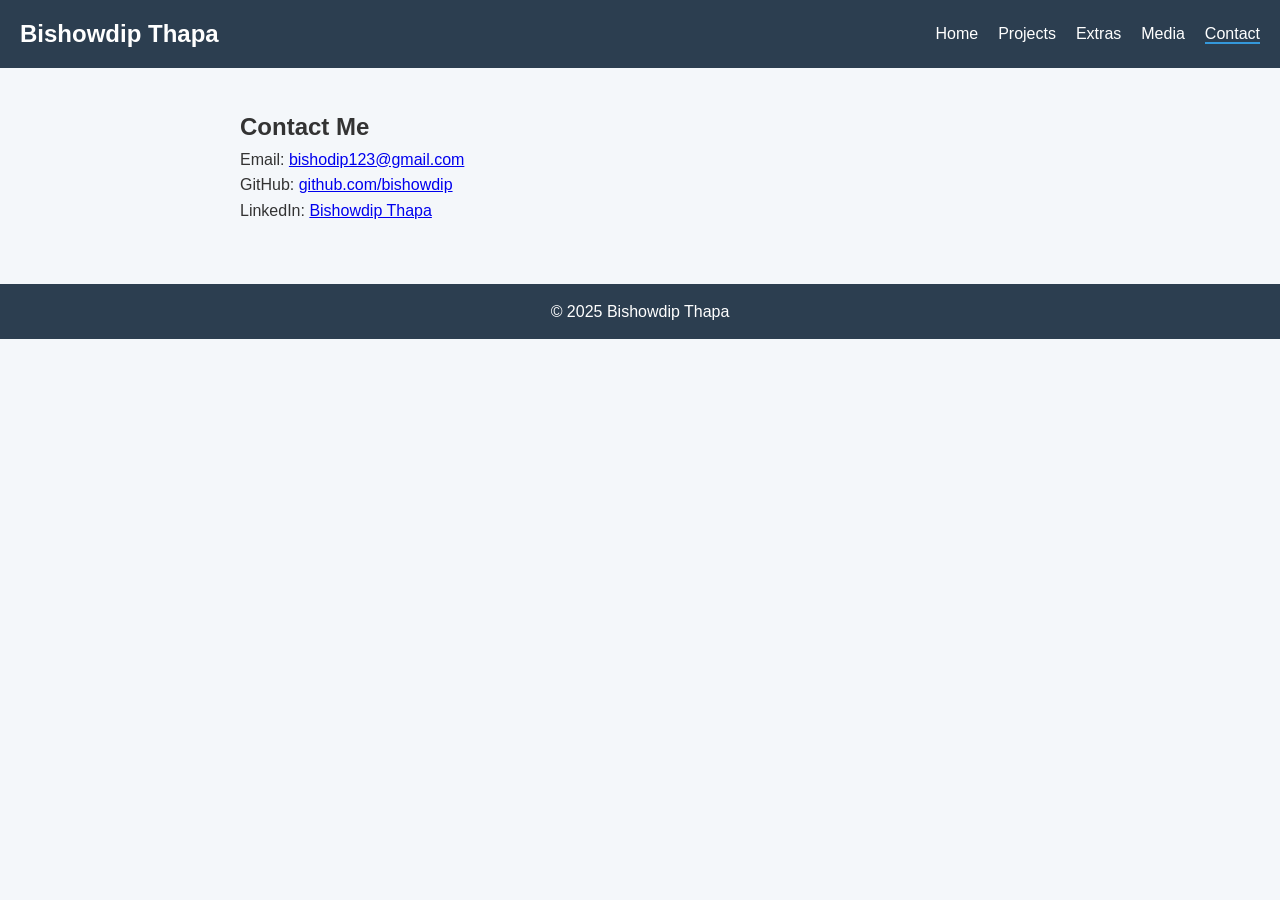
==== contact.html @ a0b277ad "first commit" ====
<!DOCTYPE html>
<html lang="en">
<head>
  <meta charset="UTF-8">
  <title>Contact - Bishowdip Thapa</title>
  <link rel="stylesheet" href="style.css">
</head>
<body>
  <header>
    <nav>
      <h2 class="logo">Bishowdip Thapa</h2>
      <ul>
        <li><a href="index.html">Home</a></li>
        <li><a href="projects.html">Projects</a></li>
        <li><a href="extras.html">Extras</a></li>
        <li><a href="media.html">Media</a></li>
        <li><a href="contact.html" class="active">Contact</a></li>
      </ul>
    </nav>
  </header>

  <section class="content">
    <h1>Contact Me</h1>
    <p>Email: <a href="mailto:bishodip123@gmail.com">bishodip123@gmail.com</a></p>
    <p>GitHub: <a href="https://github.com/bishowdip" target="_blank">github.com/bishowdip</a></p>
    <p>LinkedIn: <a href="https://www.linkedin.com/in/bishowdip-thapa-50392833a" target="_blank">Bishowdip Thapa</a></p>
  </section>

  <footer>
    <p>© 2025 Bishowdip Thapa</p>
  </footer>
</body>
</html>
---- style.css ----
/* Reset */
body, h1, h2, p, ul {
  margin: 0;
  padding: 0;
}

/* General */
body {
  font-family: 'Segoe UI', Tahoma, Geneva, Verdana, sans-serif;
  background: #f4f7fa;
  color: #333;
  line-height: 1.6;
}

header {
  background: #2c3e50;
  color: #fff;
  padding: 15px 20px;
}

nav {
  display: flex;
  justify-content: space-between;
  align-items: center;
}

nav ul {
  list-style: none;
  display: flex;
  gap: 20px;
}

nav a {
  color: white;
  text-decoration: none;
  font-weight: 500;
}

nav a:hover, .active {
  border-bottom: 2px solid #3498db;
}

.hero {
  text-align: center;
  padding: 60px 20px;
}

.hero h1 {
  font-size: 2.5rem;
  color: #2c3e50;
}

.profile-pic {
  width: 180px;
  height: 180px;
  border-radius: 50%;
  border: 4px solid #3498db;
  margin-bottom: 20px;
  object-fit: cover;
  box-shadow: 0px 4px 8px rgba(0,0,0,0.2);
}

.btn {
  display: inline-block;
  margin-top: 20px;
  padding: 10px 20px;
  background: #3498db;
  color: white;
  border-radius: 5px;
  text-decoration: none;
  transition: background 0.3s ease;
}

.btn:hover {
  background: #2980b9;
}

.content {
  padding: 40px;
  max-width: 800px;
  margin: auto;
}

.card {
  background: white;
  padding: 20px;
  margin: 20px 0;
  border-radius: 8px;
  box-shadow: 0px 2px 6px rgba(0,0,0,0.1);
}

footer {
  text-align: center;
  background: #2c3e50;
  color: white;
  padding: 15px 0;
  margin-top: 20px;
}
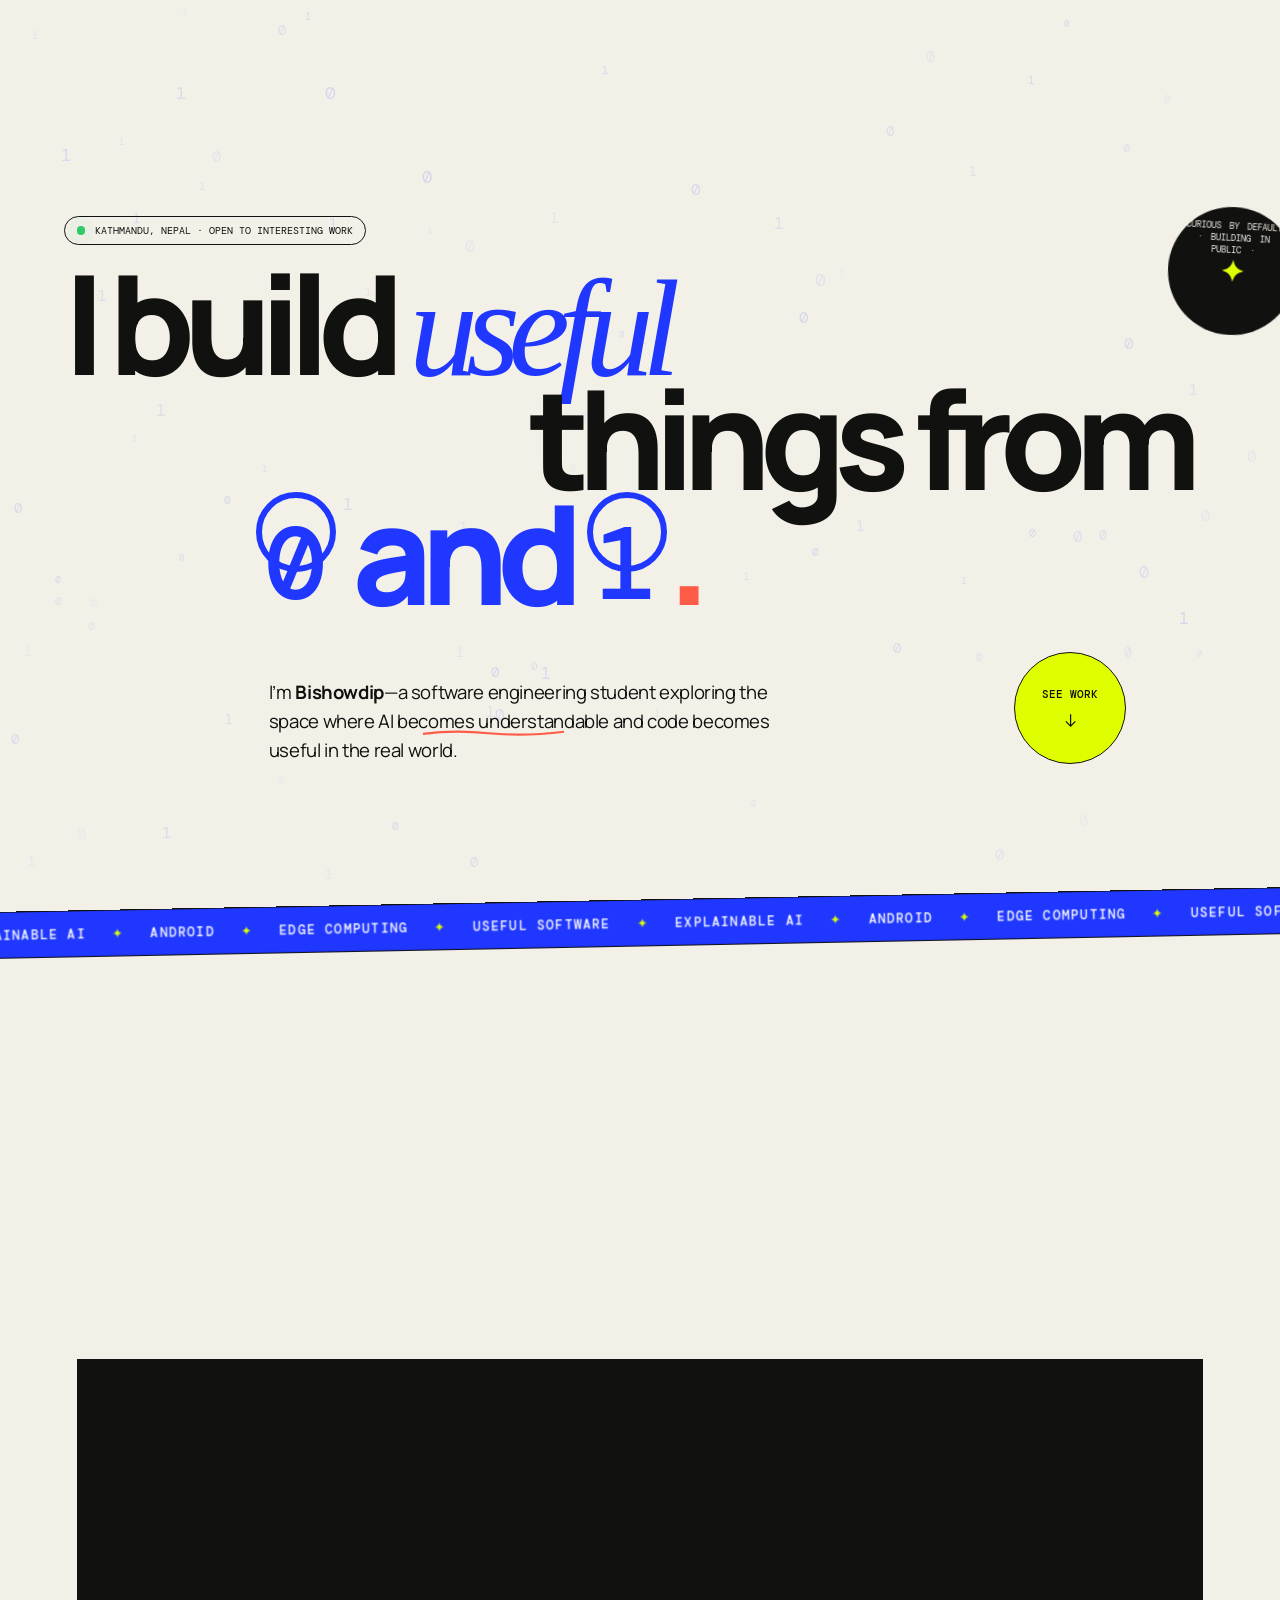
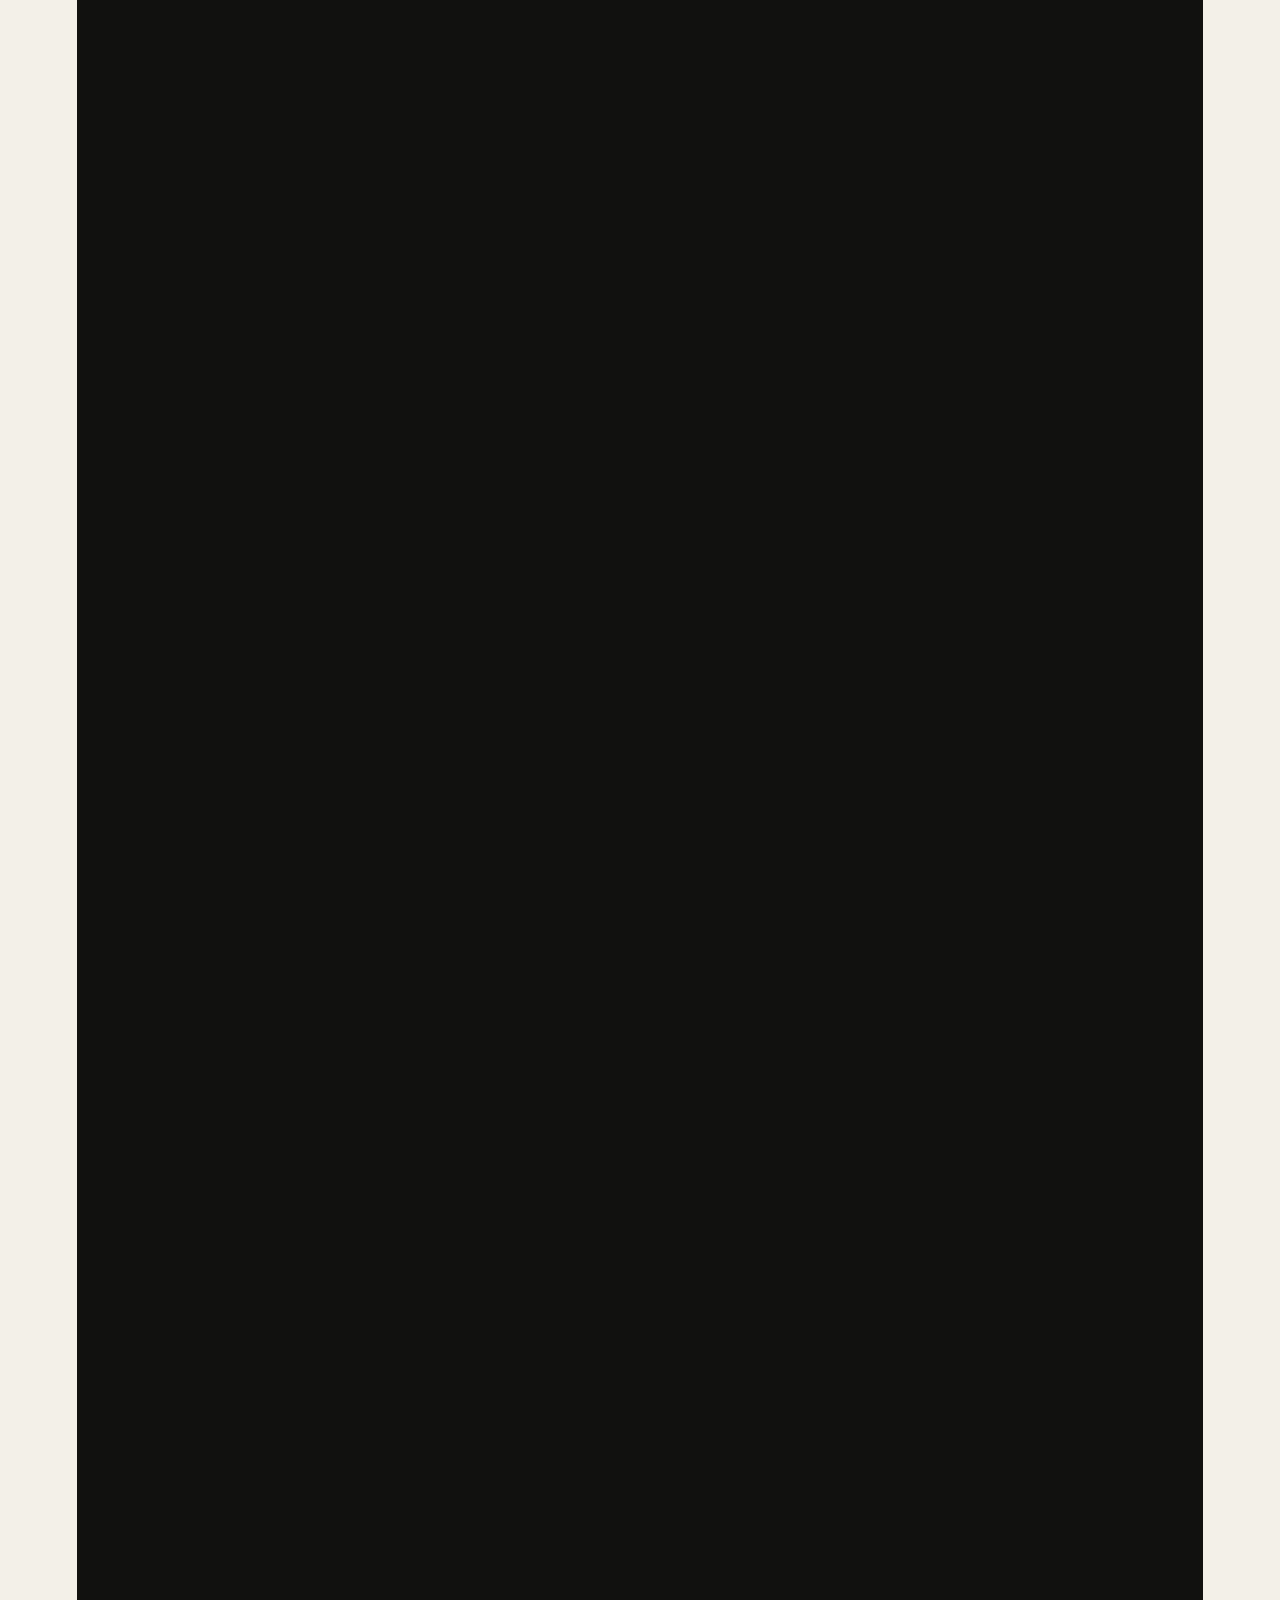
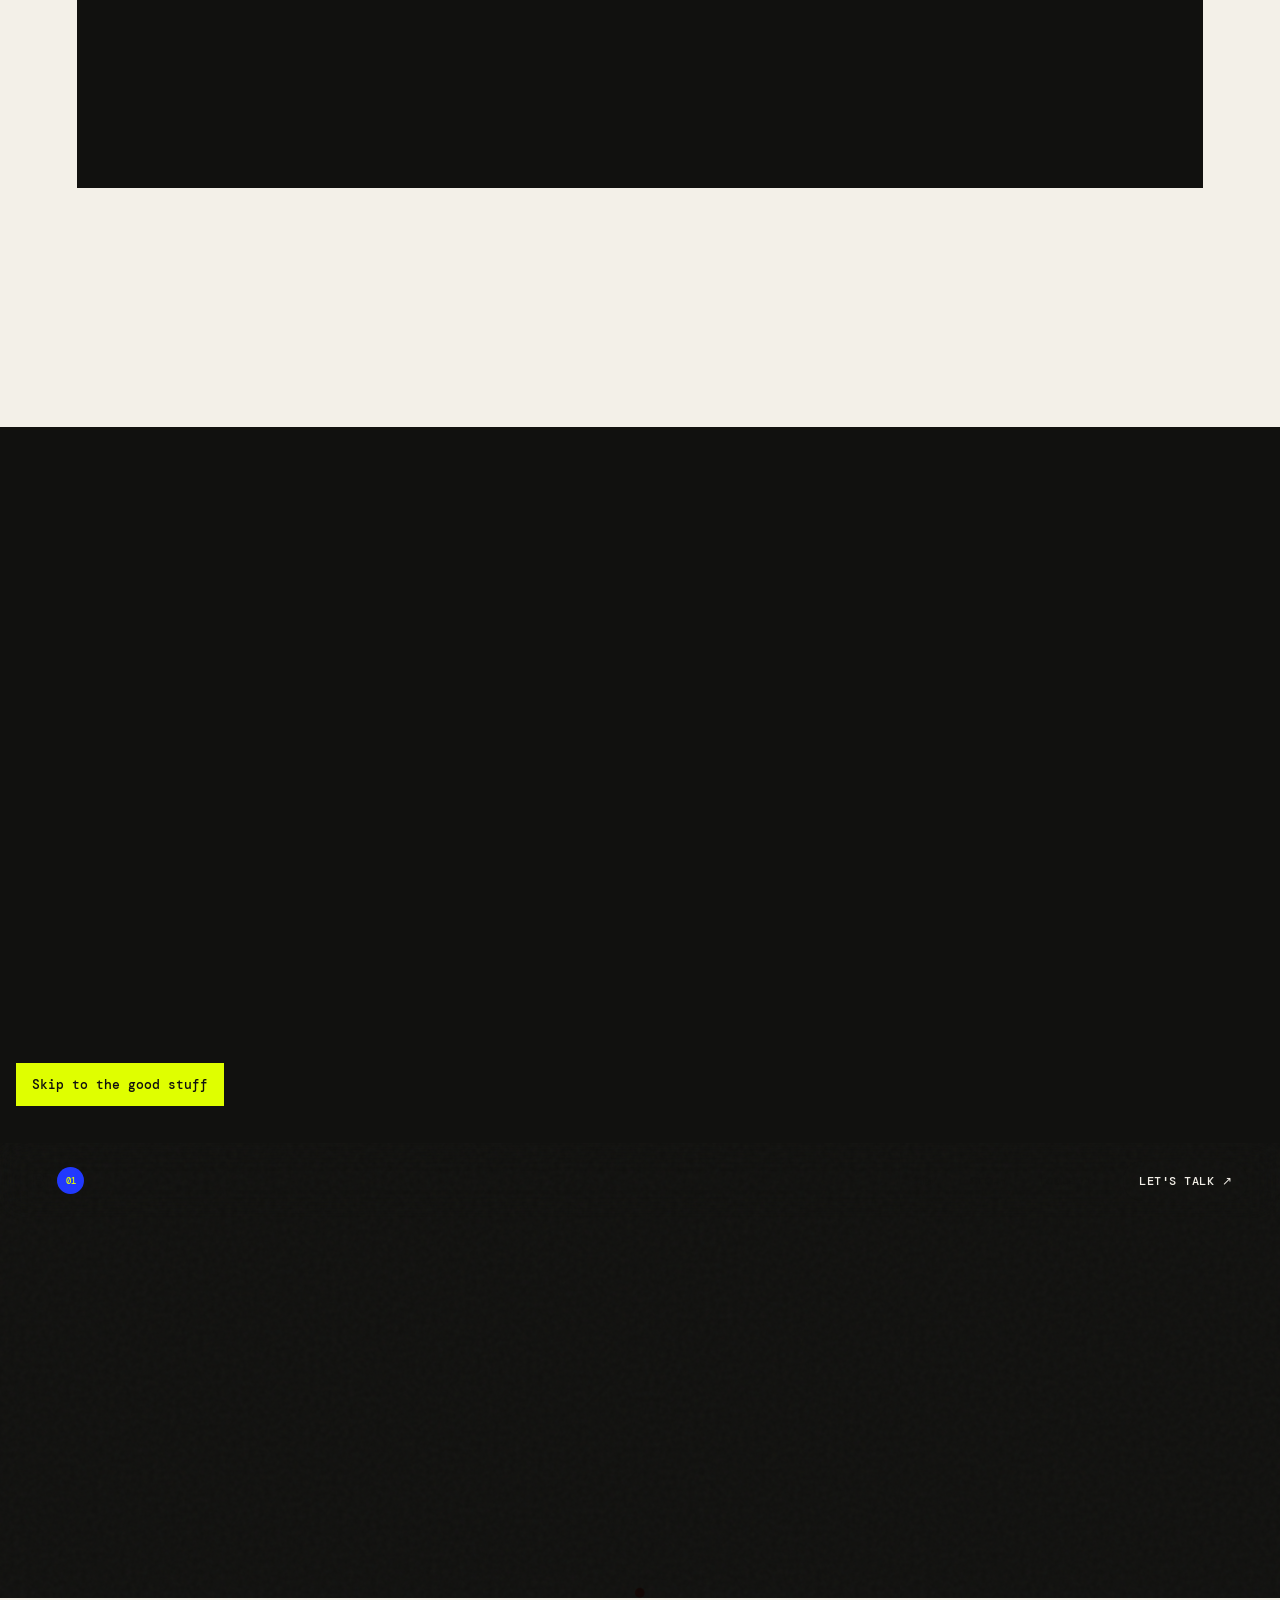
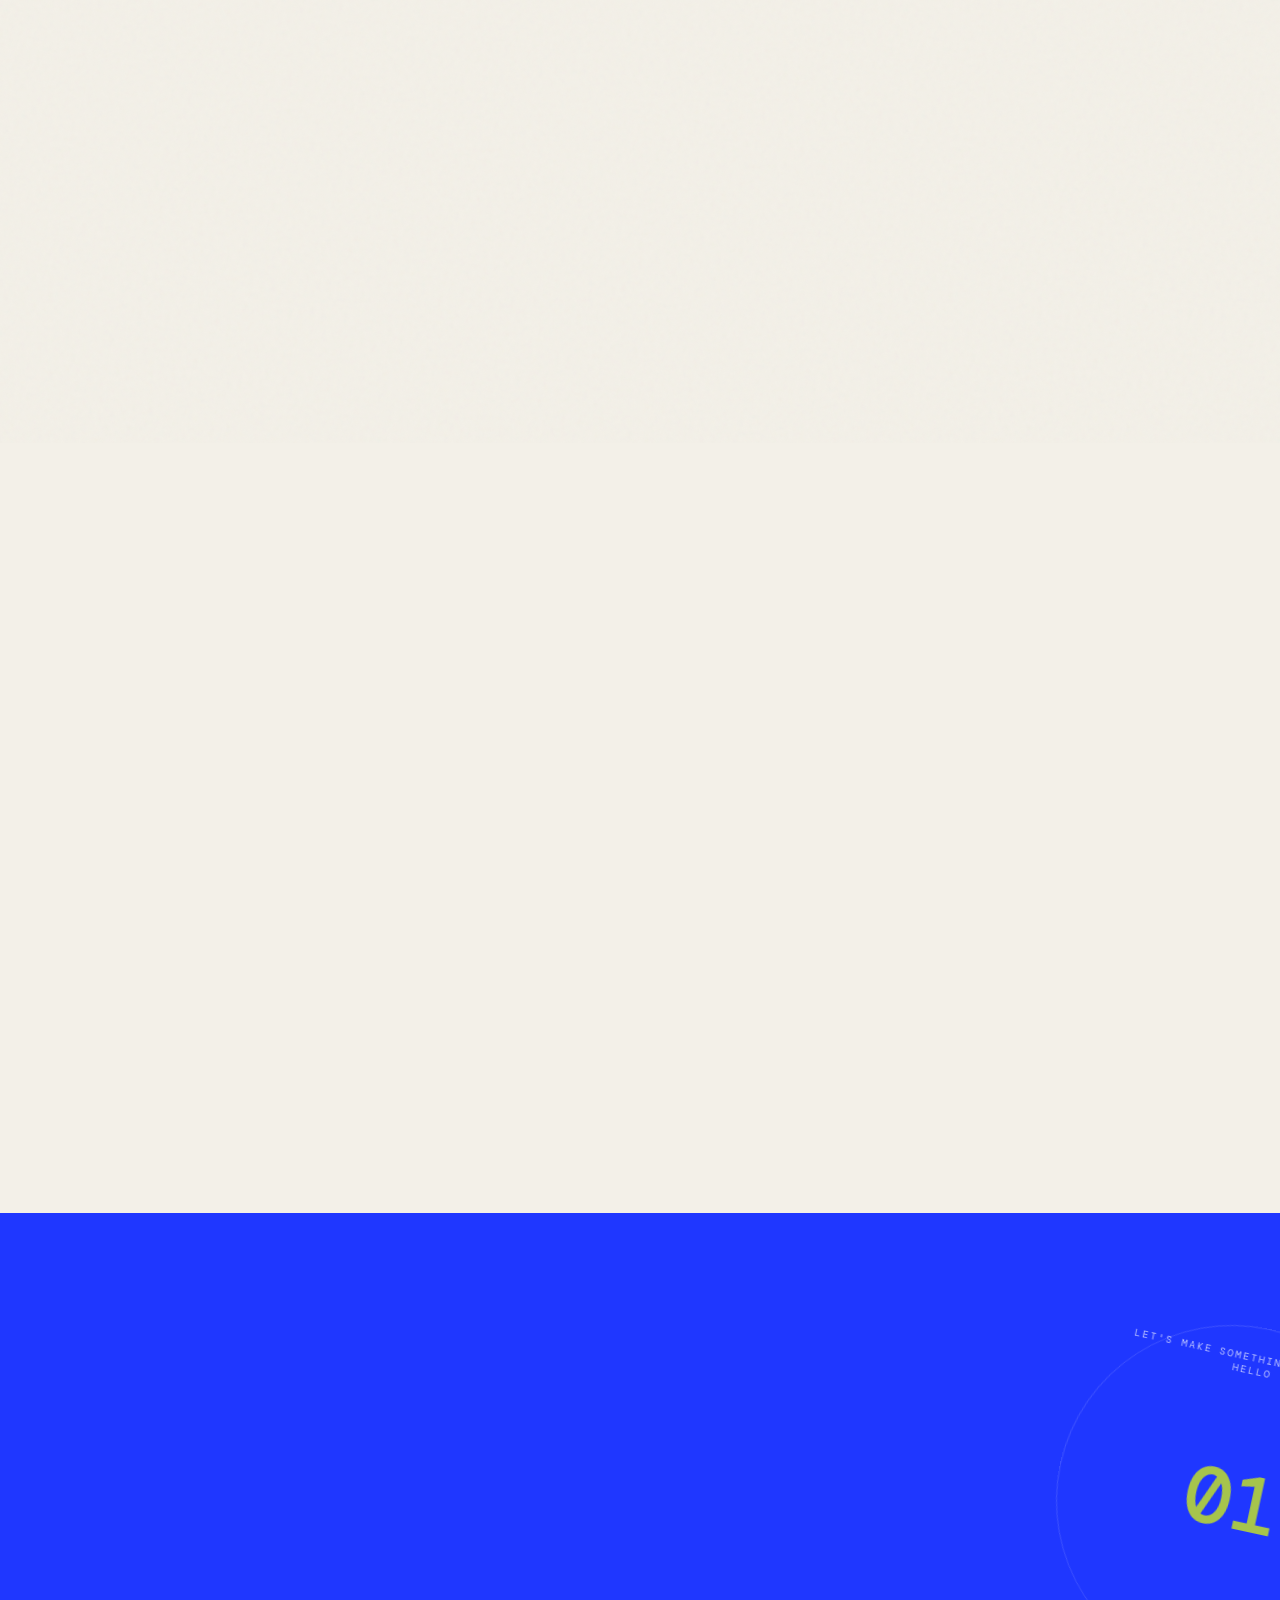
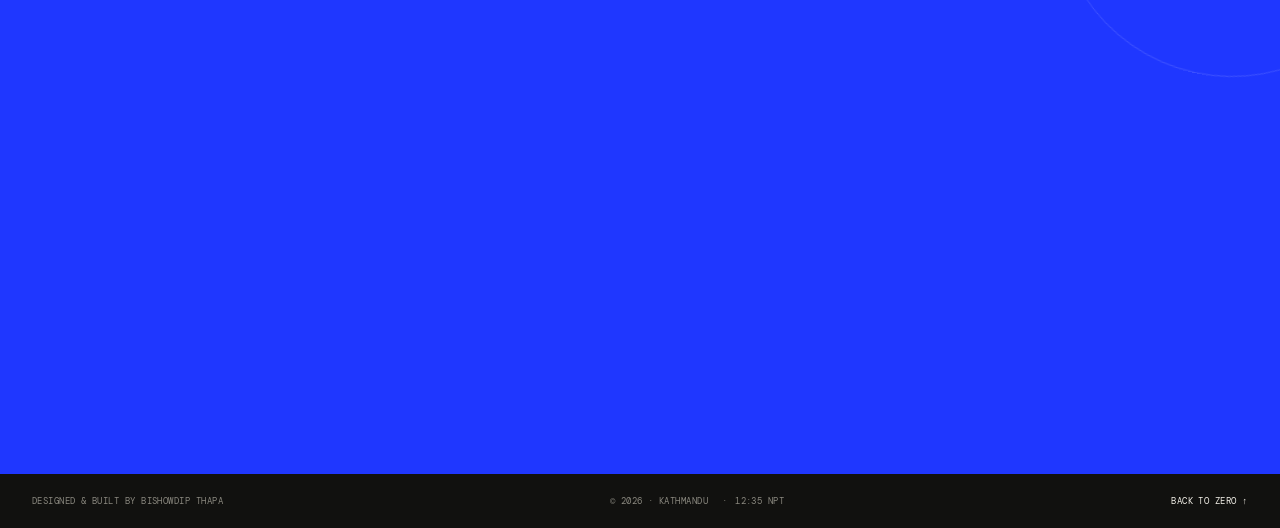
==== commit bbaf63e4: "Redesign portfolio with animated editorial experience" ====
--- a/contact.html
+++ b/contact.html
@@ -1,33 +1,13 @@
-<!DOCTYPE html>
+<!doctype html>
 <html lang="en">
 <head>
-  <meta charset="UTF-8">
-  <title>Contact - Bishowdip Thapa</title>
-  <link rel="stylesheet" href="style.css">
+  <meta charset="utf-8">
+  <meta name="viewport" content="width=device-width, initial-scale=1">
+  <meta http-equiv="refresh" content="0; url=index.html#contact">
+  <link rel="canonical" href="index.html#contact">
+  <title>Contact — Bishowdip Thapa</title>
 </head>
 <body>
-  <header>
-    <nav>
-      <h2 class="logo">Bishowdip Thapa</h2>
-      <ul>
-        <li><a href="index.html">Home</a></li>
-        <li><a href="projects.html">Projects</a></li>
-        <li><a href="extras.html">Extras</a></li>
-        <li><a href="media.html">Media</a></li>
-        <li><a href="contact.html" class="active">Contact</a></li>
-      </ul>
-    </nav>
-  </header>
-
-  <section class="content">
-    <h1>Contact Me</h1>
-    <p>Email: <a href="mailto:bishodip123@gmail.com">bishodip123@gmail.com</a></p>
-    <p>GitHub: <a href="https://github.com/bishowdip" target="_blank">github.com/bishowdip</a></p>
-    <p>LinkedIn: <a href="https://www.linkedin.com/in/bishowdip-thapa-50392833a" target="_blank">Bishowdip Thapa</a></p>
-  </section>
-
-  <footer>
-    <p>© 2025 Bishowdip Thapa</p>
-  </footer>
+  <p>Contact details now live on the <a href="index.html#contact">main portfolio</a>.</p>
 </body>
 </html>
